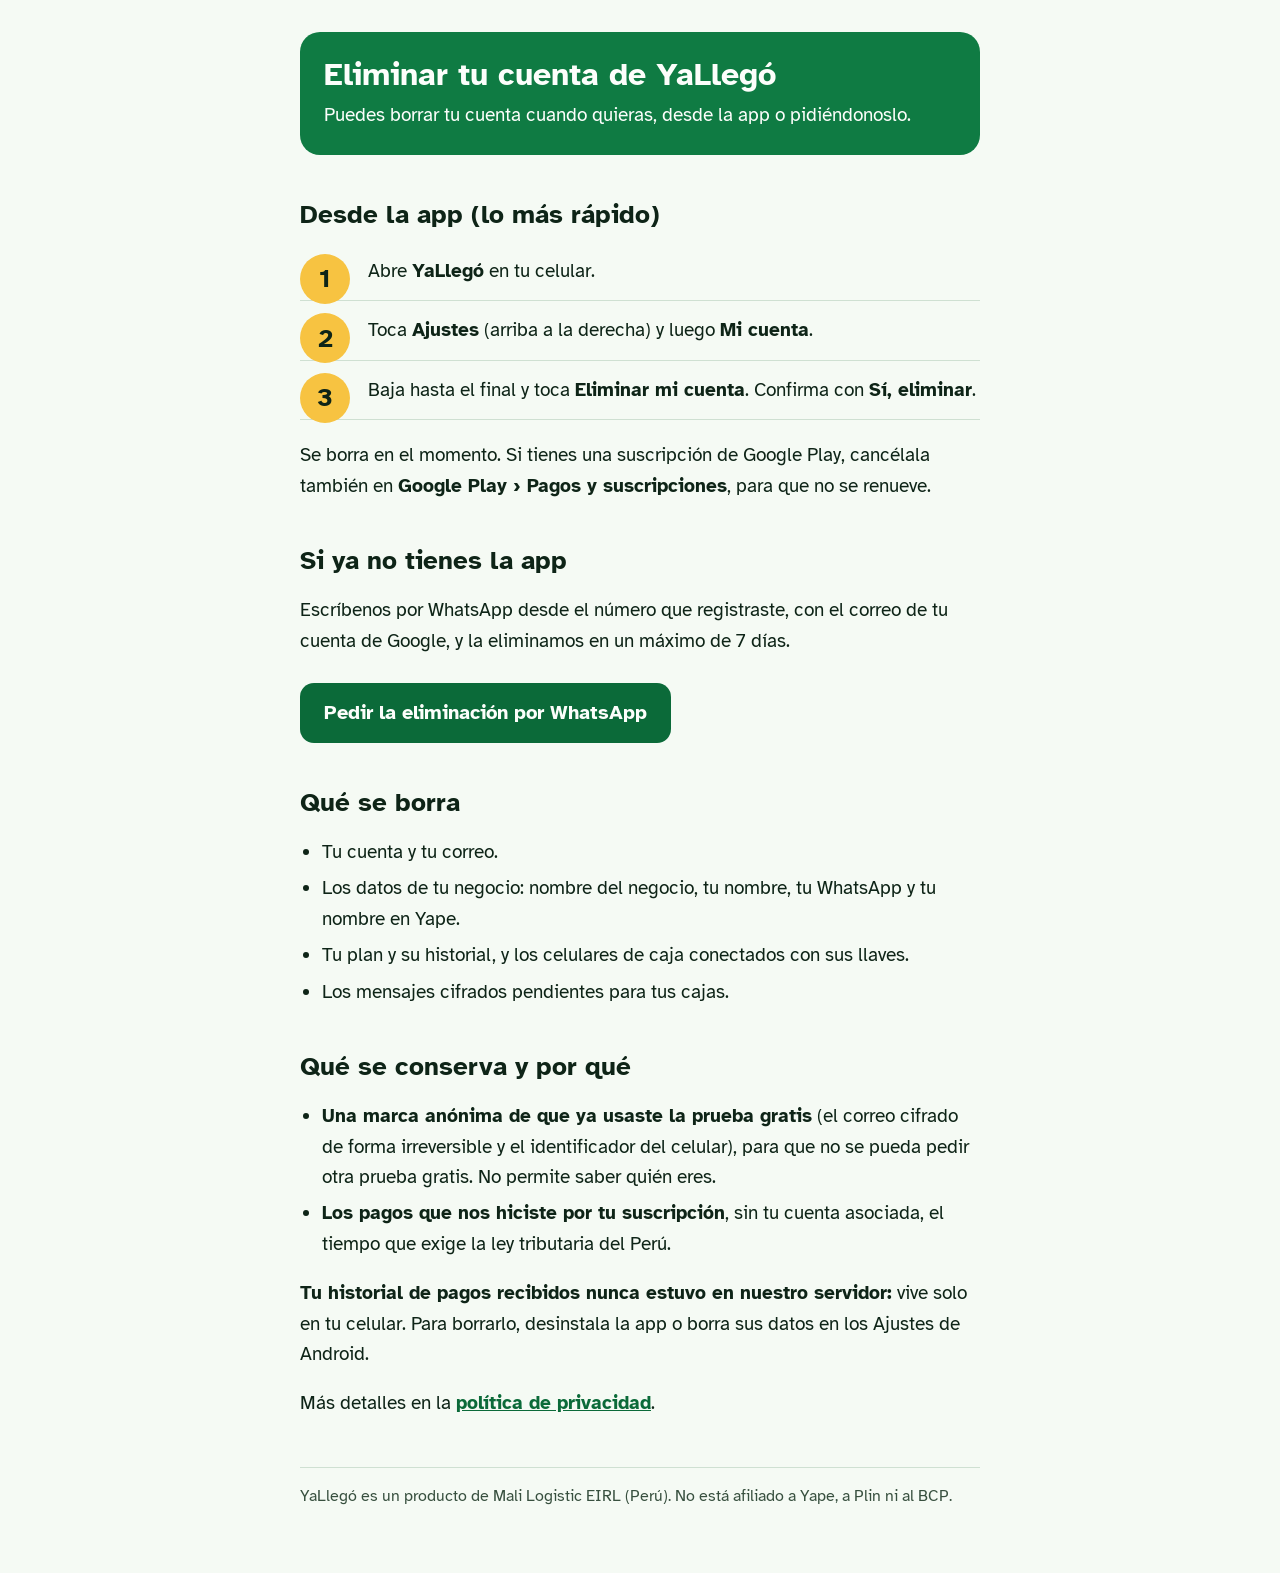
==== eliminar-cuenta.html @ 48801658 "Página para eliminar la cuenta (exigida por Google Play) Co-Authored-By: Claude Opus 5.5 <noreply@an" ====
<!doctype html>
<html lang="es-PE">
<head>
<meta charset="utf-8"><meta name="viewport" content="width=device-width,initial-scale=1">
<title>Eliminar tu cuenta · YaLlegó</title>
<meta name="description" content="Cómo eliminar tu cuenta de YaLlegó y qué datos se borran.">
<meta name="theme-color" content="#0F7B43">
<link rel="icon" href="icono.svg" type="image/svg+xml">
<link rel="preconnect" href="https://fonts.googleapis.com"><link href="https://fonts.googleapis.com/css2?family=Atkinson+Hyperlegible:wght@400;700&display=swap" rel="stylesheet">
<link rel="stylesheet" href="estilo.css">
</head>
<body><main>
<header><h1>Eliminar tu cuenta de YaLlegó</h1><p>Puedes borrar tu cuenta cuando quieras, desde la app o pidiéndonoslo.</p></header>

<h2>Desde la app (lo más rápido)</h2>
<ol class="pasos">
<li>Abre <b>YaLlegó</b> en tu celular.</li>
<li>Toca <b>Ajustes</b> (arriba a la derecha) y luego <b>Mi cuenta</b>.</li>
<li>Baja hasta el final y toca <b>Eliminar mi cuenta</b>. Confirma con <b>Sí, eliminar</b>.</li>
</ol>
<p>Se borra en el momento. Si tienes una suscripción de Google Play, cancélala también en <b>Google Play › Pagos y suscripciones</b>, para que no se renueve.</p>

<h2>Si ya no tienes la app</h2>
<p>Escríbenos por WhatsApp desde el número que registraste, con el correo de tu cuenta de Google, y la eliminamos en un máximo de 7 días.</p>
<a class="boton" href="https://wa.me/51921773497?text=Hola%2C%20quiero%20eliminar%20mi%20cuenta%20de%20YaLleg%C3%B3.%20Mi%20correo%20es%3A%20">Pedir la eliminación por WhatsApp</a>

<h2>Qué se borra</h2>
<ul>
<li>Tu cuenta y tu correo.</li>
<li>Los datos de tu negocio: nombre del negocio, tu nombre, tu WhatsApp y tu nombre en Yape.</li>
<li>Tu plan y su historial, y los celulares de caja conectados con sus llaves.</li>
<li>Los mensajes cifrados pendientes para tus cajas.</li>
</ul>

<h2>Qué se conserva y por qué</h2>
<ul>
<li><strong>Una marca anónima de que ya usaste la prueba gratis</strong> (el correo cifrado de forma irreversible y el identificador del celular), para que no se pueda pedir otra prueba gratis. No permite saber quién eres.</li>
<li><strong>Los pagos que nos hiciste por tu suscripción</strong>, sin tu cuenta asociada, el tiempo que exige la ley tributaria del Perú.</li>
</ul>
<p><strong>Tu historial de pagos recibidos nunca estuvo en nuestro servidor:</strong> vive solo en tu celular. Para borrarlo, desinstala la app o borra sus datos en los Ajustes de Android.</p>

<p>Más detalles en la <a href="privacidad.html">política de privacidad</a>.</p>
<footer>YaLlegó es un producto de Mali Logistic EIRL (Perú). No está afiliado a Yape, a Plin ni al BCP.</footer>
</main></body></html>
---- estilo.css ----
:root{--papel:#F5FAF4;--superficie:#FCFEFB;--hundido:#E4EFE5;--tinta:#0E2417;--suave:#38503F;--verde:#0F7B43;--primario:#0B6A39;--hero:#F7C341;--linea:#CFE0D2;--noche:#0A1F14}
*{box-sizing:border-box}
html{-webkit-text-size-adjust:100%}
body{margin:0;background:var(--papel);color:var(--tinta);font:19px/1.6 "Atkinson Hyperlegible",system-ui,sans-serif}
main{max-width:720px;margin:0 auto;padding:20px 20px 64px}
h1,h2,h3{line-height:1.2;text-wrap:balance}
h2{font-size:26px;margin:44px 0 12px}
a{color:var(--primario);font-weight:700}
a:focus-visible{outline:3px solid var(--tinta);outline-offset:3px}
small,.nota{color:var(--suave)}
ul{padding-left:22px}li{margin:6px 0}
footer{margin-top:48px;border-top:1px solid var(--linea);padding-top:16px;color:var(--suave);font-size:16px}

/* Cabecera simple (política de privacidad) */
header{background:var(--verde);color:var(--superficie);border-radius:20px;padding:24px;margin-bottom:28px}
header h1{margin:0;font-size:32px}
header p{margin:6px 0 0}

/* Botones */
.boton{display:inline-flex;align-items:center;justify-content:center;gap:10px;min-height:56px;background:var(--primario);color:var(--superficie);text-decoration:none;padding:14px 24px;border-radius:14px;margin:8px 8px 0 0;font-size:20px}
.boton.grande{display:flex;width:100%;min-height:68px;font-size:23px;margin:0;background:var(--hero);color:var(--tinta);box-shadow:0 6px 0 rgba(0,0,0,.25)}
.boton.grande:active{transform:translateY(3px);box-shadow:0 3px 0 rgba(0,0,0,.25)}
.boton.linea{background:transparent;color:var(--tinta);border:2px solid var(--suave)}

/* Portada de la página principal */
.marca{display:flex;align-items:center;gap:12px;font-weight:700;font-size:24px;margin:0 0 16px}
.marca svg{width:48px;height:48px;flex:none}
.portada{background:var(--verde);color:var(--superficie);border-radius:24px;padding:28px 24px 30px;margin:0 0 12px}
.portada h1{font-size:clamp(36px,10vw,52px);margin:0 0 12px}
.portada h1 span{background:var(--hero);color:var(--tinta);border-radius:10px;padding:0 10px;box-decoration-break:clone;-webkit-box-decoration-break:clone}
.portada p{margin:0 0 22px;font-size:21px}
.portada .nota{color:#DDF5E6;font-size:17px;margin:14px 0 0;text-align:center}

/* Voz de la app */
.voz{display:flex;gap:14px;align-items:center;background:var(--noche);color:var(--superficie);border-radius:20px;padding:18px 20px;margin:0 0 8px}
.voz svg{width:44px;height:44px;flex:none}
.voz p{margin:0;font-size:21px;font-weight:700;line-height:1.35}
.voz small{display:block;color:var(--hero);font-size:16px;font-weight:700;letter-spacing:.02em}

/* Cómo funciona */
.puntos{list-style:none;padding:0;margin:0;display:grid;gap:12px}
.puntos li{margin:0;background:var(--superficie);border:2px solid var(--linea);border-radius:18px;padding:18px 20px}
.puntos h3{margin:0 0 4px;font-size:21px}
.puntos p{margin:0;color:var(--suave)}

/* Pasos de instalación */
.pasos{list-style:none;padding:0;margin:0 0 20px;counter-reset:paso}
.pasos li{counter-increment:paso;position:relative;margin:0;padding:14px 0 14px 68px;border-bottom:1px solid var(--linea)}
.pasos li::before{content:counter(paso);position:absolute;left:0;top:12px;width:50px;height:50px;border-radius:50%;background:var(--hero);color:var(--tinta);font-weight:700;font-size:26px;display:flex;align-items:center;justify-content:center}

/* Bloque de confianza */
.confianza{background:var(--hundido);border-radius:18px;padding:20px;margin-top:44px}
.confianza h2{margin:0 0 8px;font-size:23px}
.confianza p{margin:0 0 10px}
.confianza p:last-child{margin:0}

@media (min-width:640px){.puntos{grid-template-columns:repeat(3,1fr)}main{padding-top:32px}}

/* Aviso: la página se abrió dentro de TikTok, Facebook, etc. (ahí no se puede descargar el APK) */
.dentro-app{background:var(--hero);color:var(--tinta);border-radius:20px;padding:20px;margin:0 0 20px}
.dentro-app h2{margin:0 0 8px;font-size:24px}
.dentro-app p{margin:0 0 14px}
.dentro-app .boton.grande{background:var(--noche);color:var(--superficie)}
.dentro-app .boton.linea{display:flex;width:100%;margin:12px 0 0;font:inherit;font-weight:700;cursor:pointer;border-color:var(--tinta)}
.dentro-app .nota{color:var(--tinta);font-size:17px;margin:14px 0 0}
.dentro-app[hidden]{display:none}
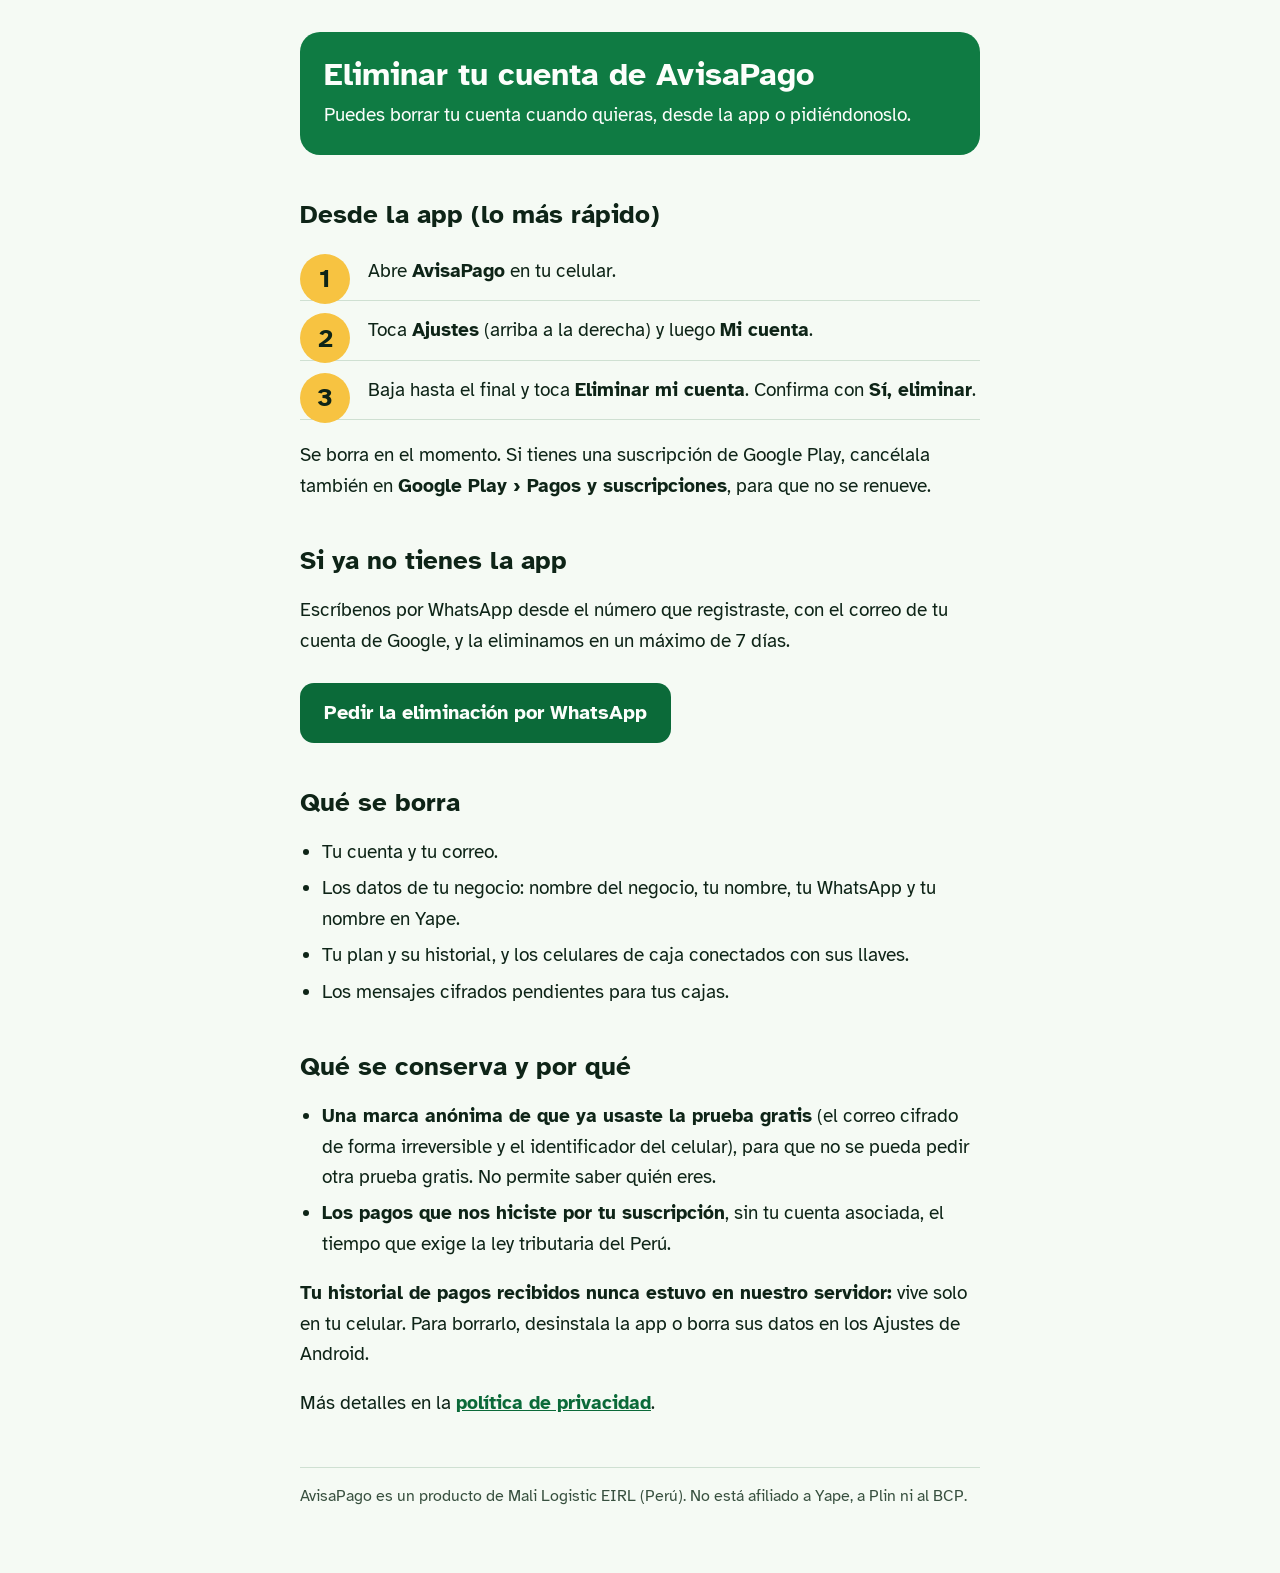
==== commit 4ff0599a: "Nuevo nombre: AvisaPago (antes YaLlegó) y logo nuevo Los enlaces de descarga (YaLlego.apk) no cambia" ====
--- a/eliminar-cuenta.html
+++ b/eliminar-cuenta.html
@@ -2,19 +2,19 @@
 <html lang="es-PE">
 <head>
 <meta charset="utf-8"><meta name="viewport" content="width=device-width,initial-scale=1">
-<title>Eliminar tu cuenta · YaLlegó</title>
-<meta name="description" content="Cómo eliminar tu cuenta de YaLlegó y qué datos se borran.">
+<title>Eliminar tu cuenta · AvisaPago</title>
+<meta name="description" content="Cómo eliminar tu cuenta de AvisaPago y qué datos se borran.">
 <meta name="theme-color" content="#0F7B43">
 <link rel="icon" href="icono.svg" type="image/svg+xml">
 <link rel="preconnect" href="https://fonts.googleapis.com"><link href="https://fonts.googleapis.com/css2?family=Atkinson+Hyperlegible:wght@400;700&display=swap" rel="stylesheet">
 <link rel="stylesheet" href="estilo.css">
 </head>
 <body><main>
-<header><h1>Eliminar tu cuenta de YaLlegó</h1><p>Puedes borrar tu cuenta cuando quieras, desde la app o pidiéndonoslo.</p></header>
+<header><h1>Eliminar tu cuenta de AvisaPago</h1><p>Puedes borrar tu cuenta cuando quieras, desde la app o pidiéndonoslo.</p></header>
 
 <h2>Desde la app (lo más rápido)</h2>
 <ol class="pasos">
-<li>Abre <b>YaLlegó</b> en tu celular.</li>
+<li>Abre <b>AvisaPago</b> en tu celular.</li>
 <li>Toca <b>Ajustes</b> (arriba a la derecha) y luego <b>Mi cuenta</b>.</li>
 <li>Baja hasta el final y toca <b>Eliminar mi cuenta</b>. Confirma con <b>Sí, eliminar</b>.</li>
 </ol>
@@ -40,5 +40,5 @@
 <p><strong>Tu historial de pagos recibidos nunca estuvo en nuestro servidor:</strong> vive solo en tu celular. Para borrarlo, desinstala la app o borra sus datos en los Ajustes de Android.</p>
 
 <p>Más detalles en la <a href="privacidad.html">política de privacidad</a>.</p>
-<footer>YaLlegó es un producto de Mali Logistic EIRL (Perú). No está afiliado a Yape, a Plin ni al BCP.</footer>
+<footer>AvisaPago es un producto de Mali Logistic EIRL (Perú). No está afiliado a Yape, a Plin ni al BCP.</footer>
 </main></body></html>
--- a/estilo.css
+++ b/estilo.css
@@ -64,3 +64,4 @@
 .dentro-app .boton.linea{display:flex;width:100%;margin:12px 0 0;font:inherit;font-weight:700;cursor:pointer;border-color:var(--tinta)}
 .dentro-app .nota{color:var(--tinta);font-size:17px;margin:14px 0 0}
 .dentro-app[hidden]{display:none}
+.portada .nota a{color:var(--superficie);text-decoration:underline;text-underline-offset:3px}
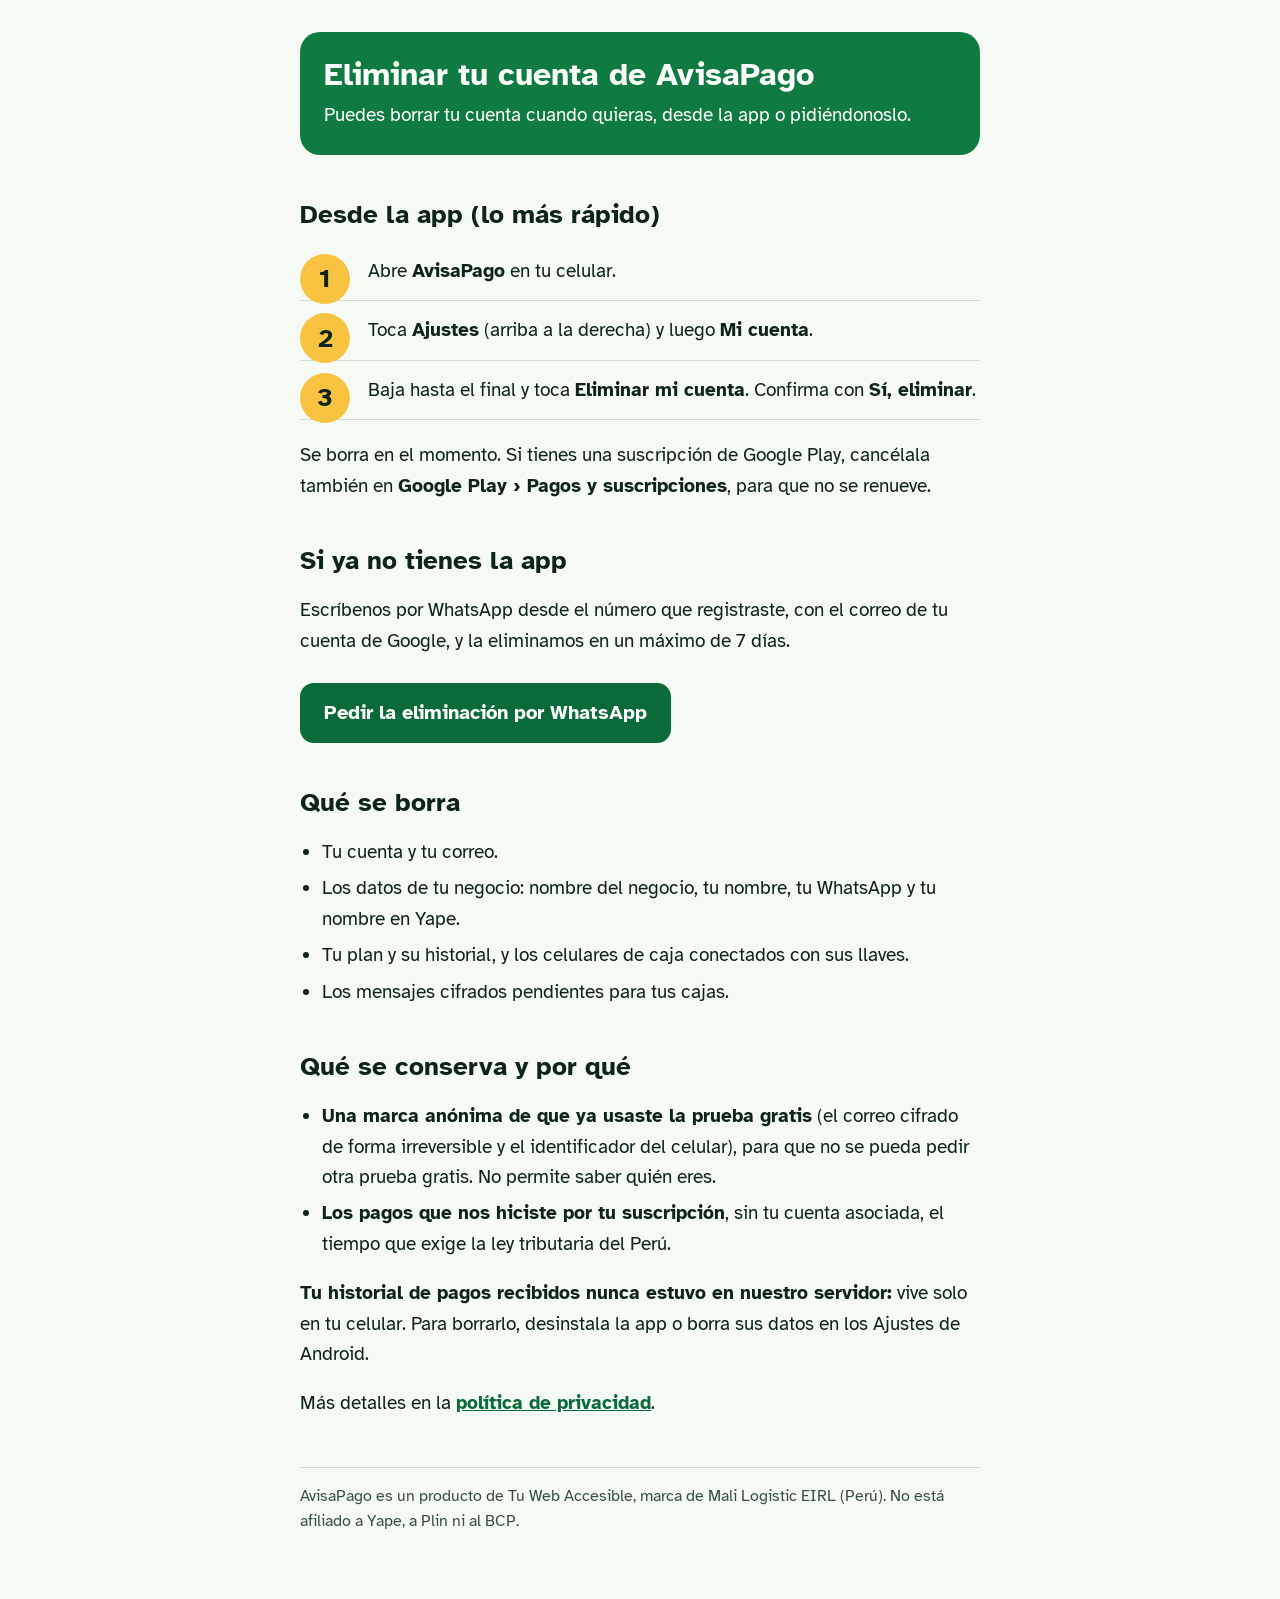
==== commit 2a24dd9a: "El mismo nombre en todas las páginas: Tu Web Accesible, marca de Mali Logistic EIRL Co-Authored-By: " ====
--- a/eliminar-cuenta.html
+++ b/eliminar-cuenta.html
@@ -40,5 +40,5 @@
 <p><strong>Tu historial de pagos recibidos nunca estuvo en nuestro servidor:</strong> vive solo en tu celular. Para borrarlo, desinstala la app o borra sus datos en los Ajustes de Android.</p>
 
 <p>Más detalles en la <a href="privacidad.html">política de privacidad</a>.</p>
-<footer>AvisaPago es un producto de Mali Logistic EIRL (Perú). No está afiliado a Yape, a Plin ni al BCP.</footer>
+<footer>AvisaPago es un producto de Tu Web Accesible, marca de Mali Logistic EIRL (Perú). No está afiliado a Yape, a Plin ni al BCP.</footer>
 </main></body></html>
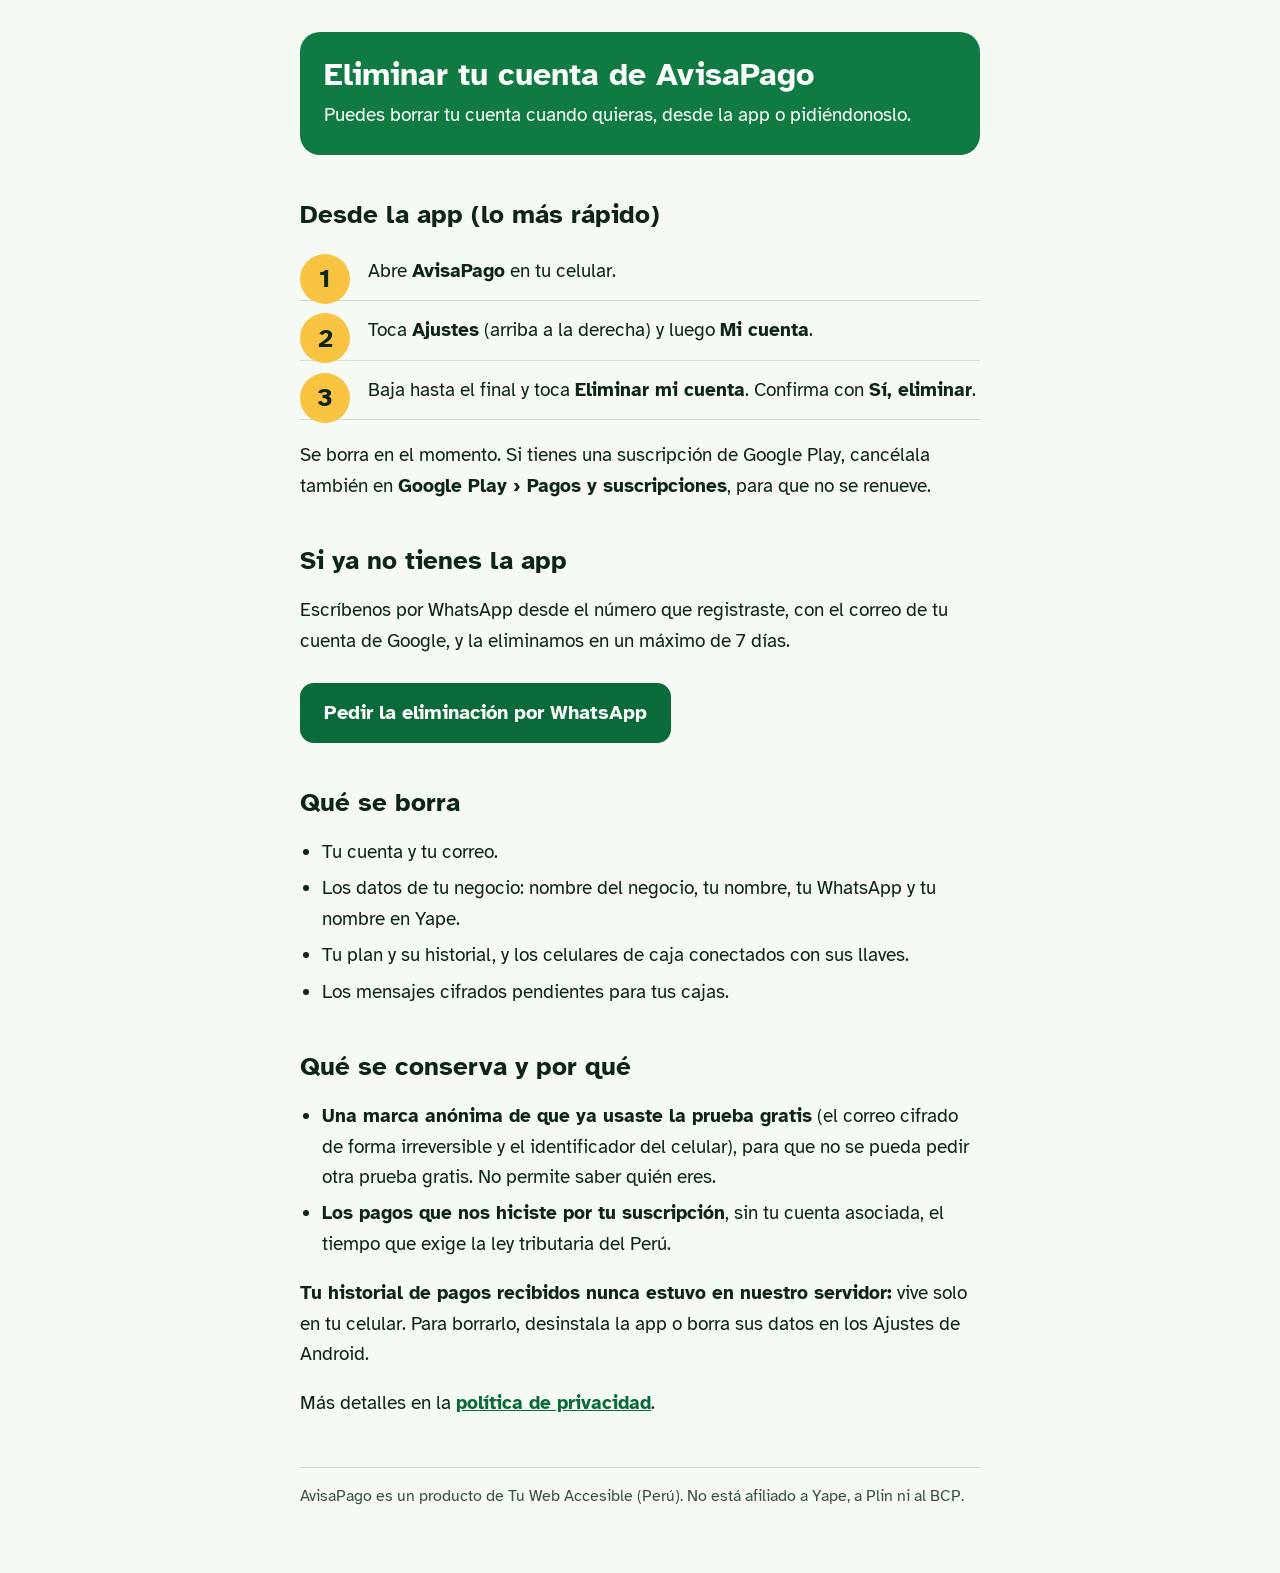
==== commit 5fb15677: "Responsable: Manuel Prado Contreras (Tu Web Accesible); términos vigentes desde el 1 de diciembre Co" ====
--- a/eliminar-cuenta.html
+++ b/eliminar-cuenta.html
@@ -40,5 +40,5 @@
 <p><strong>Tu historial de pagos recibidos nunca estuvo en nuestro servidor:</strong> vive solo en tu celular. Para borrarlo, desinstala la app o borra sus datos en los Ajustes de Android.</p>
 
 <p>Más detalles en la <a href="privacidad.html">política de privacidad</a>.</p>
-<footer>AvisaPago es un producto de Tu Web Accesible, marca de Mali Logistic EIRL (Perú). No está afiliado a Yape, a Plin ni al BCP.</footer>
+<footer>AvisaPago es un producto de Tu Web Accesible (Perú). No está afiliado a Yape, a Plin ni al BCP.</footer>
 </main></body></html>
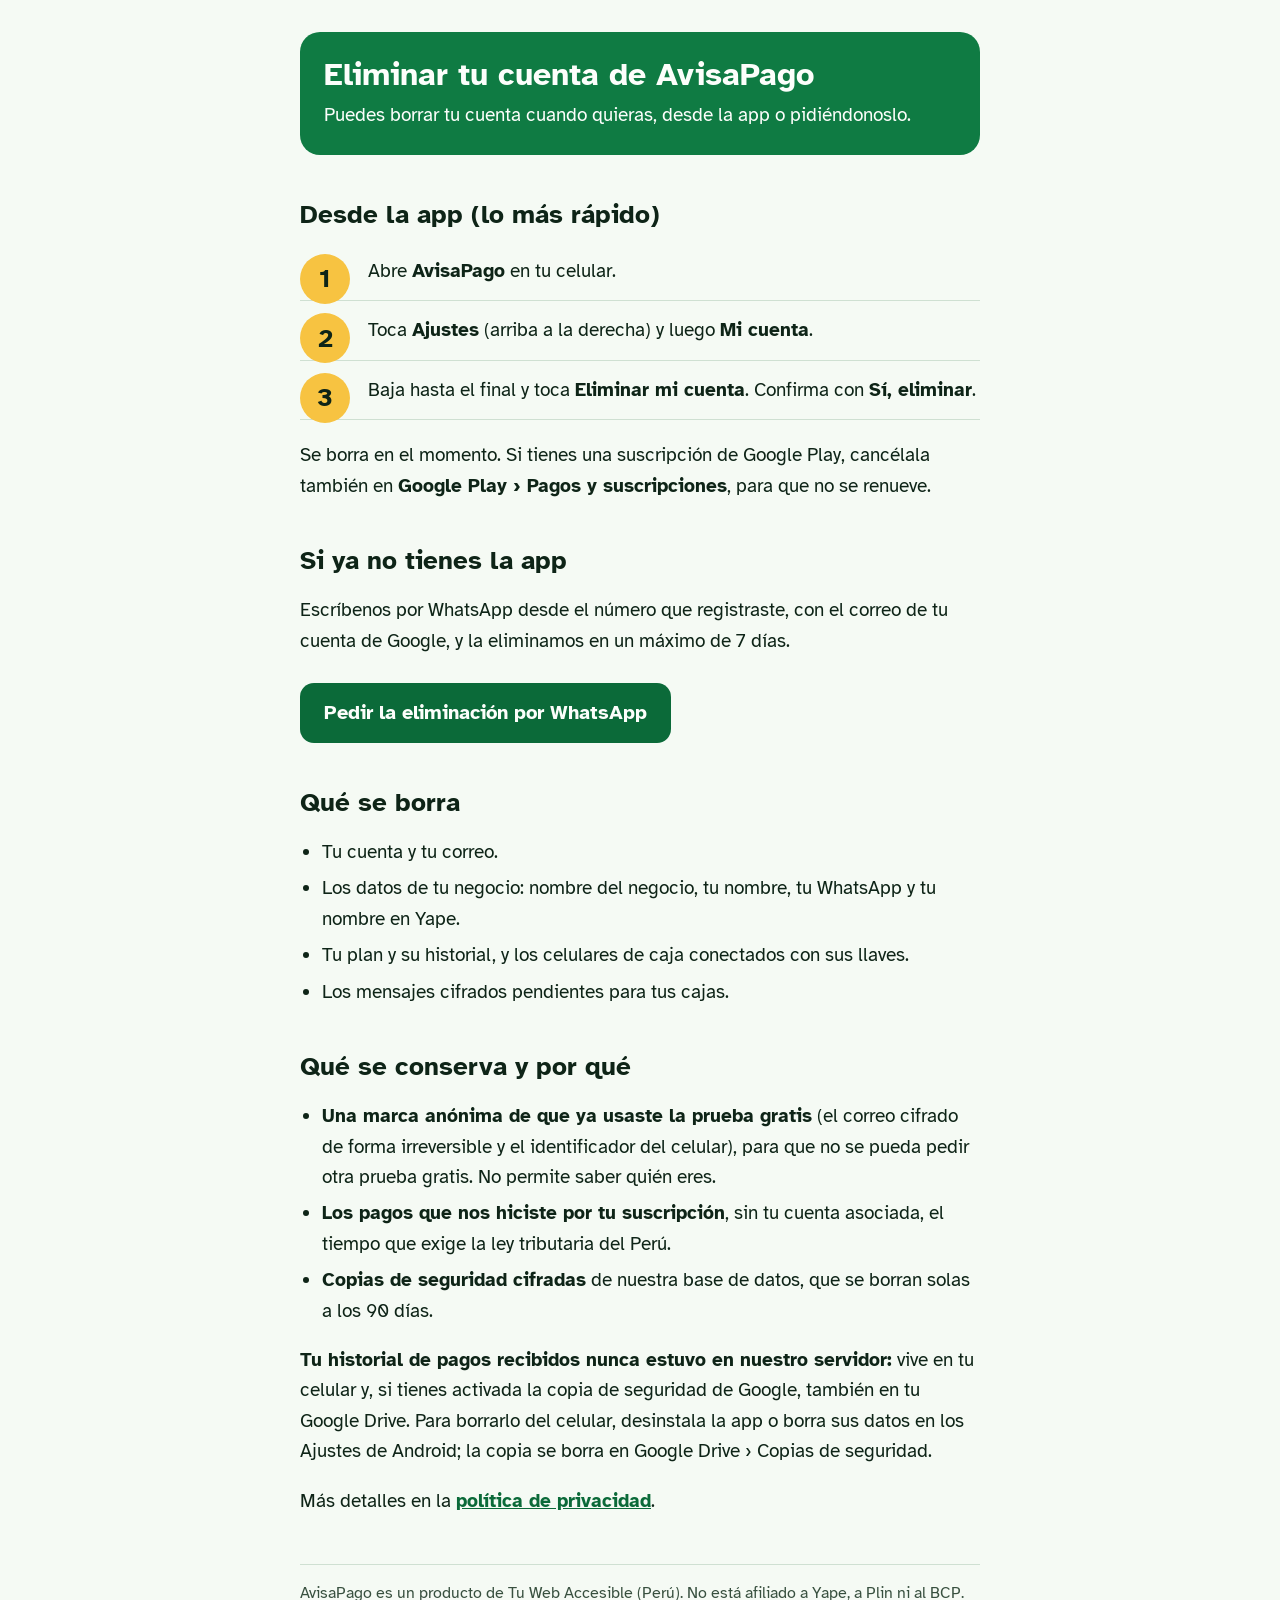
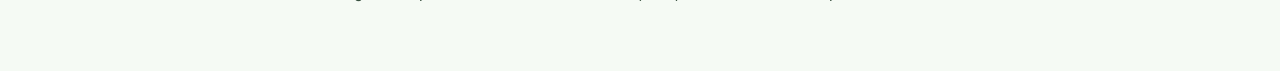
==== commit ad84e00d: "Privacidad: se declaran Telegram, Vercel y las copias cifradas de 90 días Co-Authored-By: Claude Opu" ====
--- a/eliminar-cuenta.html
+++ b/eliminar-cuenta.html
@@ -22,7 +22,7 @@
 
 <h2>Si ya no tienes la app</h2>
 <p>Escríbenos por WhatsApp desde el número que registraste, con el correo de tu cuenta de Google, y la eliminamos en un máximo de 7 días.</p>
-<a class="boton" href="https://wa.me/51921773497?text=Hola%2C%20quiero%20eliminar%20mi%20cuenta%20de%20YaLleg%C3%B3.%20Mi%20correo%20es%3A%20">Pedir la eliminación por WhatsApp</a>
+<a class="boton" href="https://wa.me/51921773497?text=Hola%2C%20quiero%20eliminar%20mi%20cuenta%20de%20AvisaPago.%20Mi%20correo%20es%3A%20">Pedir la eliminación por WhatsApp</a>
 
 <h2>Qué se borra</h2>
 <ul>
@@ -36,8 +36,9 @@
 <ul>
 <li><strong>Una marca anónima de que ya usaste la prueba gratis</strong> (el correo cifrado de forma irreversible y el identificador del celular), para que no se pueda pedir otra prueba gratis. No permite saber quién eres.</li>
 <li><strong>Los pagos que nos hiciste por tu suscripción</strong>, sin tu cuenta asociada, el tiempo que exige la ley tributaria del Perú.</li>
+<li><strong>Copias de seguridad cifradas</strong> de nuestra base de datos, que se borran solas a los 90 días.</li>
 </ul>
-<p><strong>Tu historial de pagos recibidos nunca estuvo en nuestro servidor:</strong> vive solo en tu celular. Para borrarlo, desinstala la app o borra sus datos en los Ajustes de Android.</p>
+<p><strong>Tu historial de pagos recibidos nunca estuvo en nuestro servidor:</strong> vive en tu celular y, si tienes activada la copia de seguridad de Google, también en tu Google Drive. Para borrarlo del celular, desinstala la app o borra sus datos en los Ajustes de Android; la copia se borra en Google Drive › Copias de seguridad.</p>
 
 <p>Más detalles en la <a href="privacidad.html">política de privacidad</a>.</p>
 <footer>AvisaPago es un producto de Tu Web Accesible (Perú). No está afiliado a Yape, a Plin ni al BCP.</footer>
